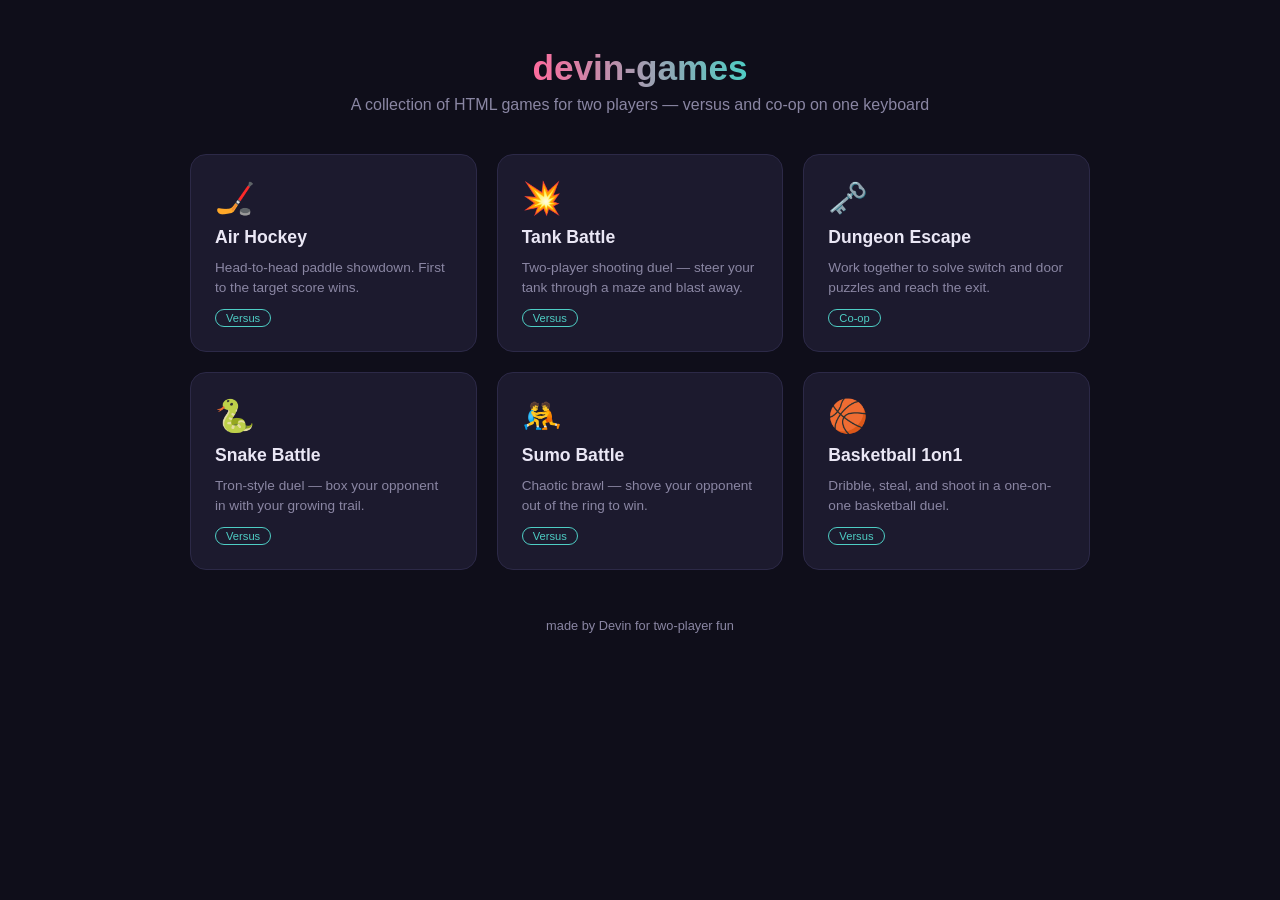
==== index.html @ dba0dc93 "Translate all game UIs to English Translate every user-visible string across the portal, README, and" ====
<!DOCTYPE html>
<html lang="en">
<head>
<meta charset="UTF-8">
<meta name="viewport" content="width=device-width, initial-scale=1.0">
<title>devin-games — Two-Player Game Portal</title>
<style>
  :root {
    --bg: #0f0e1a;
    --card: #1c1a2e;
    --accent: #ff6b9d;
    --accent2: #4ecdc4;
    --text: #eae7f5;
    --muted: #8a86a3;
  }
  * { margin: 0; padding: 0; box-sizing: border-box; }
  body {
    font-family: "Hiragino Kaku Gothic ProN", "Segoe UI", sans-serif;
    background: var(--bg);
    color: var(--text);
    min-height: 100vh;
    display: flex;
    flex-direction: column;
    align-items: center;
    padding: 48px 20px;
  }
  h1 {
    font-size: 2.2rem;
    margin-bottom: 8px;
    background: linear-gradient(90deg, var(--accent), var(--accent2));
    -webkit-background-clip: text;
    background-clip: text;
    color: transparent;
  }
  .subtitle { color: var(--muted); margin-bottom: 40px; }
  .grid {
    display: grid;
    grid-template-columns: repeat(auto-fit, minmax(220px, 1fr));
    gap: 20px;
    max-width: 900px;
    width: 100%;
  }
  .card {
    background: var(--card);
    border: 1px solid #2c2947;
    border-radius: 16px;
    padding: 24px;
    text-decoration: none;
    color: var(--text);
    transition: transform .15s ease, border-color .15s ease;
    display: flex;
    flex-direction: column;
    gap: 10px;
  }
  .card:hover { transform: translateY(-4px); border-color: var(--accent); }
  .card .emoji { font-size: 2rem; }
  .card h2 { font-size: 1.1rem; }
  .card p { font-size: .85rem; color: var(--muted); line-height: 1.5; }
  .card .mode {
    font-size: .7rem;
    color: var(--accent2);
    border: 1px solid var(--accent2);
    border-radius: 999px;
    padding: 2px 10px;
    align-self: flex-start;
  }
  .card.coming-soon { opacity: .45; pointer-events: none; }
  footer { margin-top: 48px; color: var(--muted); font-size: .8rem; }
</style>
</head>
<body>
  <h1>devin-games</h1>
  <p class="subtitle">A collection of HTML games for two players — versus and co-op on one keyboard</p>

  <div class="grid">
    <a class="card" href="games/air-hockey/">
      <span class="emoji">🏒</span>
      <h2>Air Hockey</h2>
      <p>Head-to-head paddle showdown. First to the target score wins.</p>
      <span class="mode">Versus</span>
    </a>
    <a class="card" href="games/tank-battle/">
      <span class="emoji">💥</span>
      <h2>Tank Battle</h2>
      <p>Two-player shooting duel — steer your tank through a maze and blast away.</p>
      <span class="mode">Versus</span>
    </a>
    <a class="card" href="games/dungeon-escape/">
      <span class="emoji">🗝️</span>
      <h2>Dungeon Escape</h2>
      <p>Work together to solve switch and door puzzles and reach the exit.</p>
      <span class="mode">Co-op</span>
    </a>
    <a class="card" href="games/snake-battle/">
      <span class="emoji">🐍</span>
      <h2>Snake Battle</h2>
      <p>Tron-style duel — box your opponent in with your growing trail.</p>
      <span class="mode">Versus</span>
    </a>
    <a class="card" href="games/sumo-battle/">
      <span class="emoji">🤼</span>
      <h2>Sumo Battle</h2>
      <p>Chaotic brawl — shove your opponent out of the ring to win.</p>
      <span class="mode">Versus</span>
    </a>
    <a class="card" href="games/basketball/">
      <span class="emoji">🏀</span>
      <h2>Basketball 1on1</h2>
      <p>Dribble, steal, and shoot in a one-on-one basketball duel.</p>
      <span class="mode">Versus</span>
    </a>
  </div>

  <footer>made by Devin for two-player fun</footer>
</body>
</html>
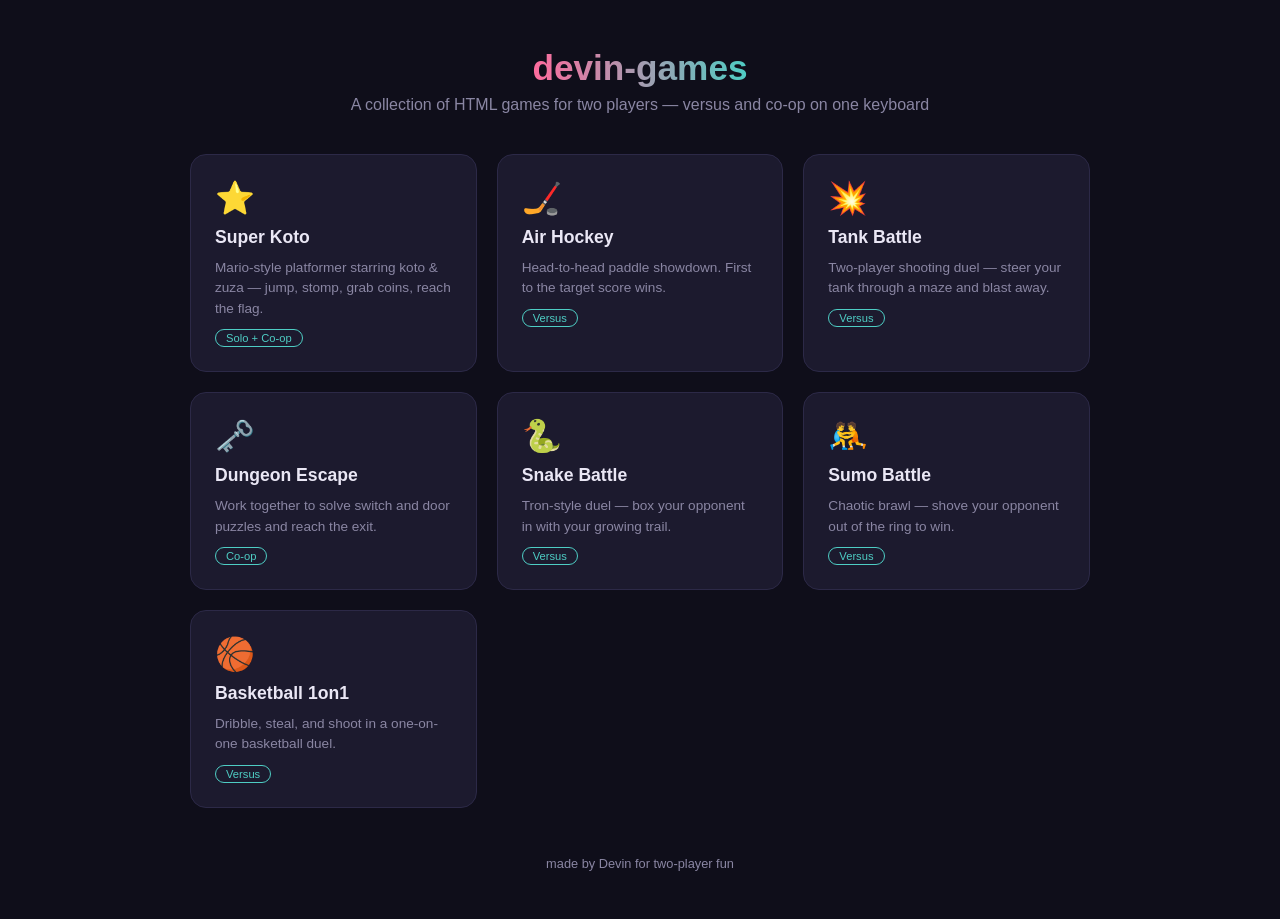
==== commit 6514f260: "Add Super Koto to portal and README Co-Authored-By: Devin AI <158243242+devin-ai-integration[bot]@us" ====
--- a/index.html
+++ b/index.html
@@ -73,6 +73,12 @@
   <p class="subtitle">A collection of HTML games for two players — versus and co-op on one keyboard</p>
 
   <div class="grid">
+    <a class="card" href="games/super-koto/">
+      <span class="emoji">⭐</span>
+      <h2>Super Koto</h2>
+      <p>Mario-style platformer starring koto &amp; zuza — jump, stomp, grab coins, reach the flag.</p>
+      <span class="mode">Solo + Co-op</span>
+    </a>
     <a class="card" href="games/air-hockey/">
       <span class="emoji">🏒</span>
       <h2>Air Hockey</h2>
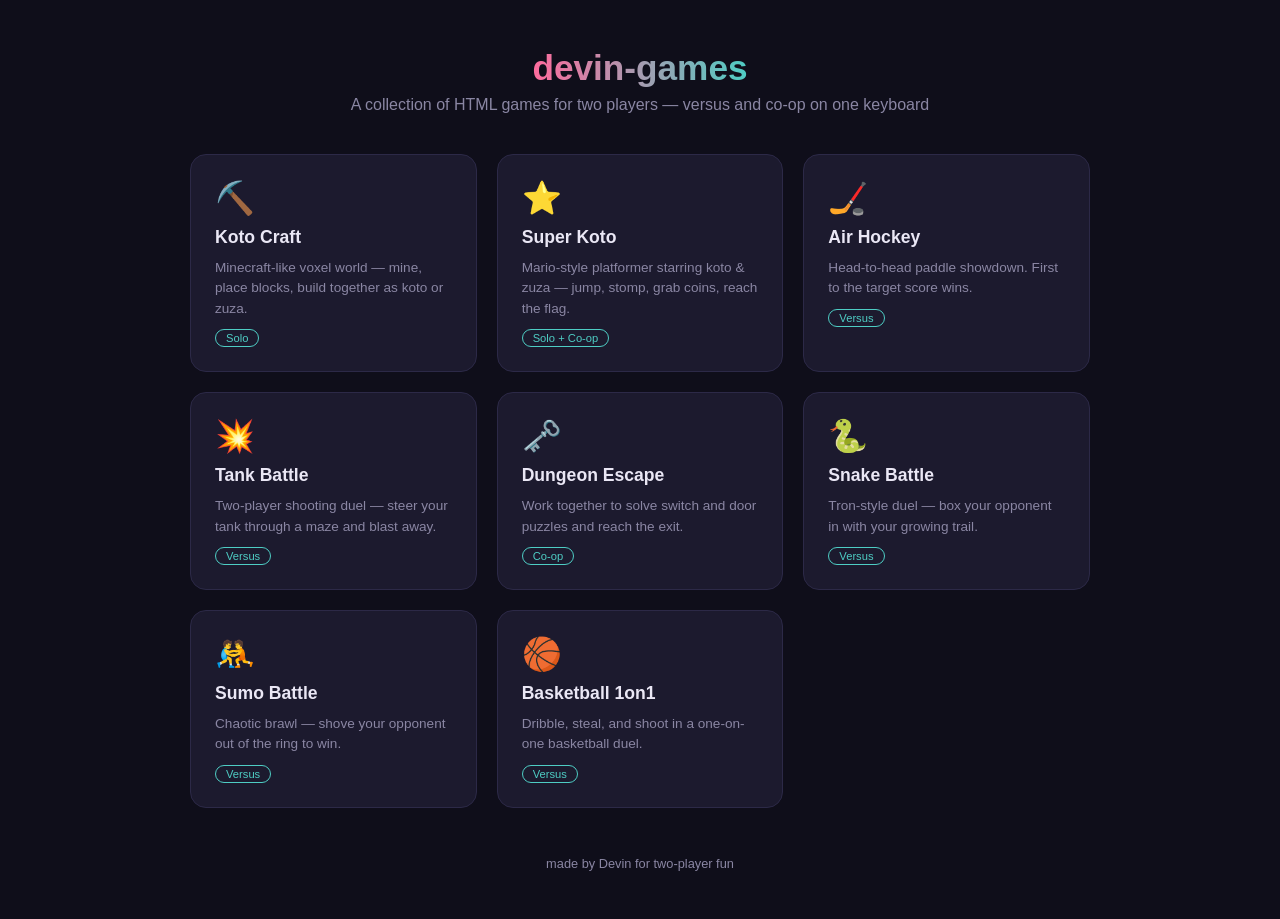
==== commit 31eb2be2: "Add Koto Craft to portal and README Co-Authored-By: Devin AI <158243242+devin-ai-integration[bot]@us" ====
--- a/index.html
+++ b/index.html
@@ -73,43 +73,49 @@
   <p class="subtitle">A collection of HTML games for two players — versus and co-op on one keyboard</p>
 
   <div class="grid">
-    <a class="card" href="games/super-koto/">
+    <a class="card" href="games/koto-craft/index.html">
+      <span class="emoji">⛏️</span>
+      <h2>Koto Craft</h2>
+      <p>Minecraft-like voxel world — mine, place blocks, build together as koto or zuza.</p>
+      <span class="mode">Solo</span>
+    </a>
+    <a class="card" href="games/super-koto/index.html">
       <span class="emoji">⭐</span>
       <h2>Super Koto</h2>
       <p>Mario-style platformer starring koto &amp; zuza — jump, stomp, grab coins, reach the flag.</p>
       <span class="mode">Solo + Co-op</span>
     </a>
-    <a class="card" href="games/air-hockey/">
+    <a class="card" href="games/air-hockey/index.html">
       <span class="emoji">🏒</span>
       <h2>Air Hockey</h2>
       <p>Head-to-head paddle showdown. First to the target score wins.</p>
       <span class="mode">Versus</span>
     </a>
-    <a class="card" href="games/tank-battle/">
+    <a class="card" href="games/tank-battle/index.html">
       <span class="emoji">💥</span>
       <h2>Tank Battle</h2>
       <p>Two-player shooting duel — steer your tank through a maze and blast away.</p>
       <span class="mode">Versus</span>
     </a>
-    <a class="card" href="games/dungeon-escape/">
+    <a class="card" href="games/dungeon-escape/index.html">
       <span class="emoji">🗝️</span>
       <h2>Dungeon Escape</h2>
       <p>Work together to solve switch and door puzzles and reach the exit.</p>
       <span class="mode">Co-op</span>
     </a>
-    <a class="card" href="games/snake-battle/">
+    <a class="card" href="games/snake-battle/index.html">
       <span class="emoji">🐍</span>
       <h2>Snake Battle</h2>
       <p>Tron-style duel — box your opponent in with your growing trail.</p>
       <span class="mode">Versus</span>
     </a>
-    <a class="card" href="games/sumo-battle/">
+    <a class="card" href="games/sumo-battle/index.html">
       <span class="emoji">🤼</span>
       <h2>Sumo Battle</h2>
       <p>Chaotic brawl — shove your opponent out of the ring to win.</p>
       <span class="mode">Versus</span>
     </a>
-    <a class="card" href="games/basketball/">
+    <a class="card" href="games/basketball/index.html">
       <span class="emoji">🏀</span>
       <h2>Basketball 1on1</h2>
       <p>Dribble, steal, and shoot in a one-on-one basketball duel.</p>
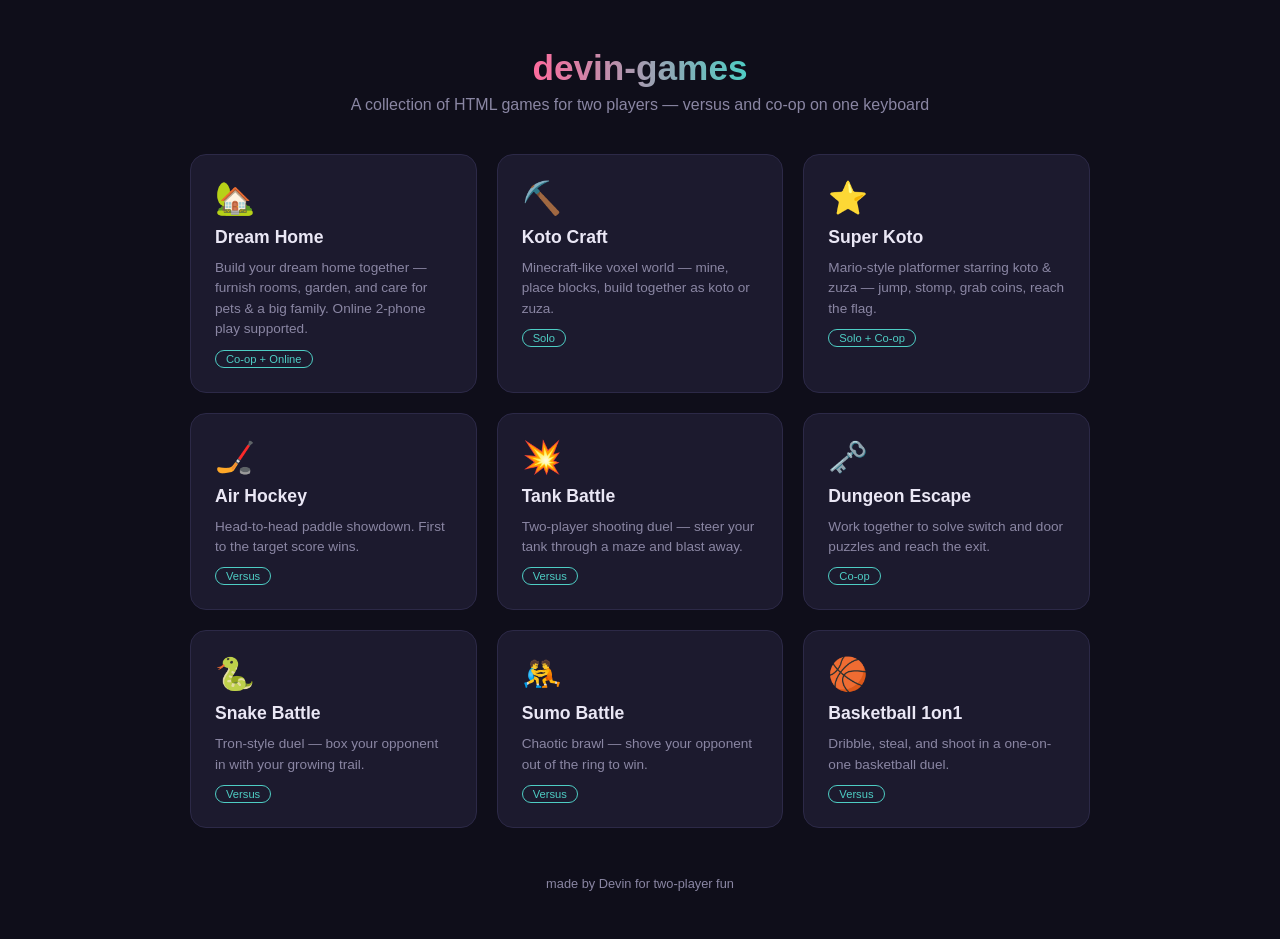
==== commit cd6bca41: "Add Dream Home to portal & README Co-Authored-By: Devin AI <158243242+devin-ai-integration[bot]@user" ====
--- a/index.html
+++ b/index.html
@@ -73,6 +73,12 @@
   <p class="subtitle">A collection of HTML games for two players — versus and co-op on one keyboard</p>
 
   <div class="grid">
+    <a class="card" href="games/dream-home/index.html">
+      <span class="emoji">🏡</span>
+      <h2>Dream Home</h2>
+      <p>Build your dream home together — furnish rooms, garden, and care for pets &amp; a big family. Online 2-phone play supported.</p>
+      <span class="mode">Co-op + Online</span>
+    </a>
     <a class="card" href="games/koto-craft/index.html">
       <span class="emoji">⛏️</span>
       <h2>Koto Craft</h2>
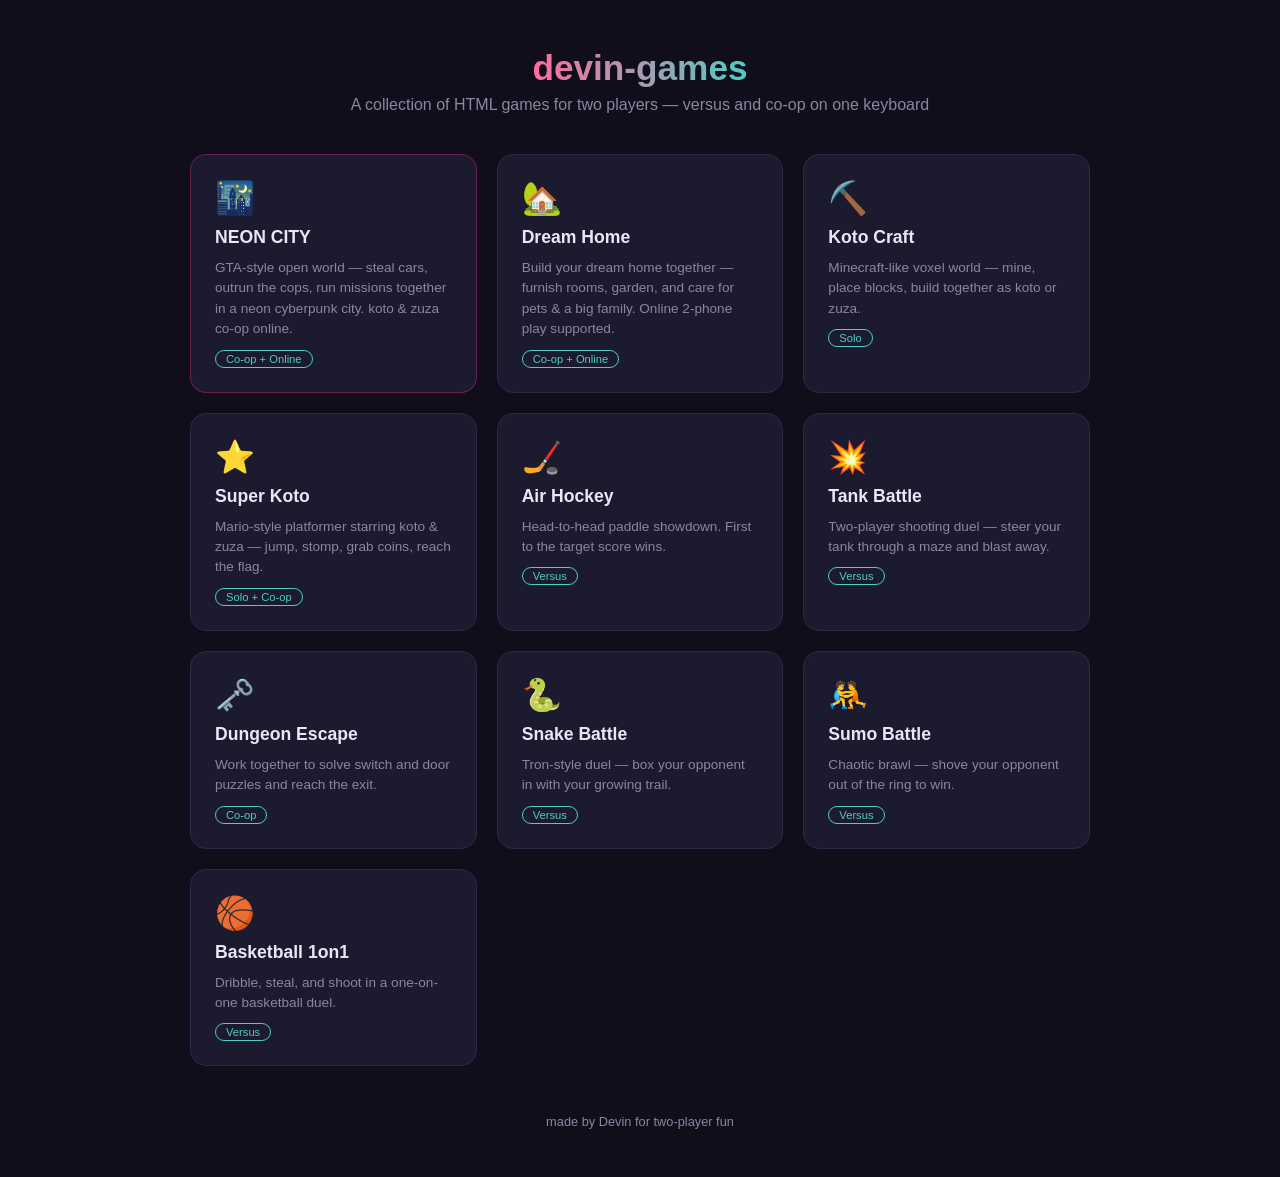
==== commit cdb81428: "portal: add NEON CITY card Co-Authored-By: Devin AI <158243242+devin-ai-integration[bot]@users.norep" ====
--- a/index.html
+++ b/index.html
@@ -73,6 +73,12 @@
   <p class="subtitle">A collection of HTML games for two players — versus and co-op on one keyboard</p>
 
   <div class="grid">
+    <a class="card" href="games/neon-city/index.html" style="border-color:#ff2d9555">
+      <span class="emoji">🌃</span>
+      <h2>NEON CITY</h2>
+      <p>GTA-style open world — steal cars, outrun the cops, run missions together in a neon cyberpunk city. koto &amp; zuza co-op online.</p>
+      <span class="mode">Co-op + Online</span>
+    </a>
     <a class="card" href="games/dream-home/index.html">
       <span class="emoji">🏡</span>
       <h2>Dream Home</h2>
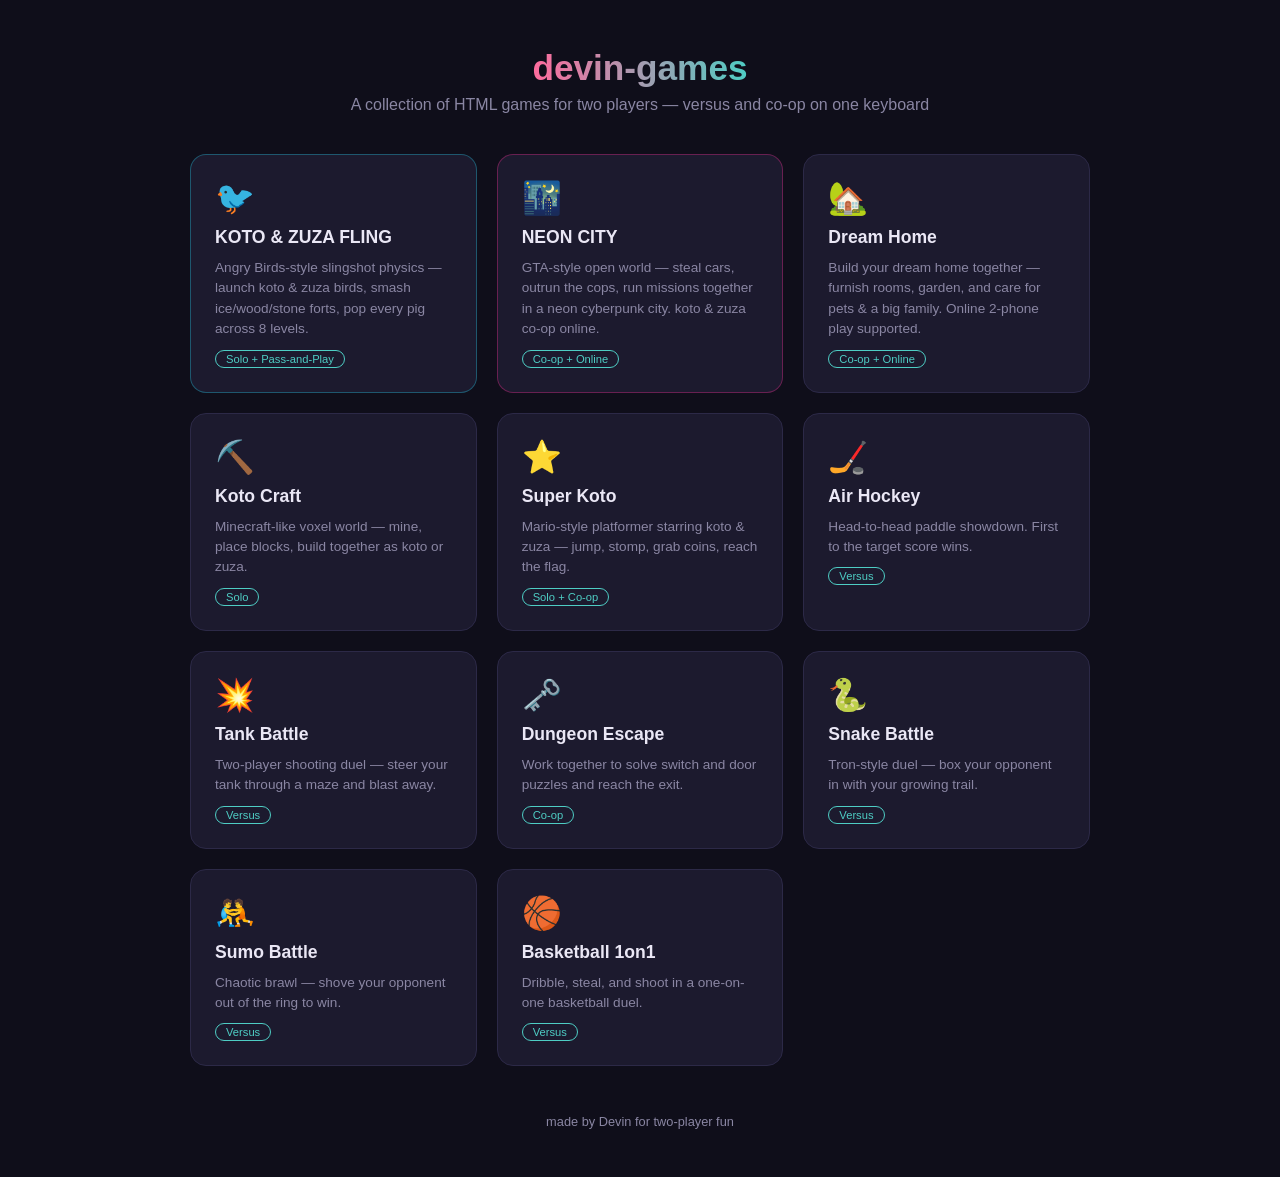
==== commit b7be9fca: "Add KOTO & ZUZA FLING — Angry Birds-style slingshot physics game - Custom impulse physics engine (se" ====
--- a/index.html
+++ b/index.html
@@ -73,6 +73,12 @@
   <p class="subtitle">A collection of HTML games for two players — versus and co-op on one keyboard</p>
 
   <div class="grid">
+    <a class="card" href="games/angry-birds/index.html" style="border-color:#22d3ee55">
+      <span class="emoji">🐦</span>
+      <h2>KOTO &amp; ZUZA FLING</h2>
+      <p>Angry Birds-style slingshot physics — launch koto &amp; zuza birds, smash ice/wood/stone forts, pop every pig across 8 levels.</p>
+      <span class="mode">Solo + Pass-and-Play</span>
+    </a>
     <a class="card" href="games/neon-city/index.html" style="border-color:#ff2d9555">
       <span class="emoji">🌃</span>
       <h2>NEON CITY</h2>
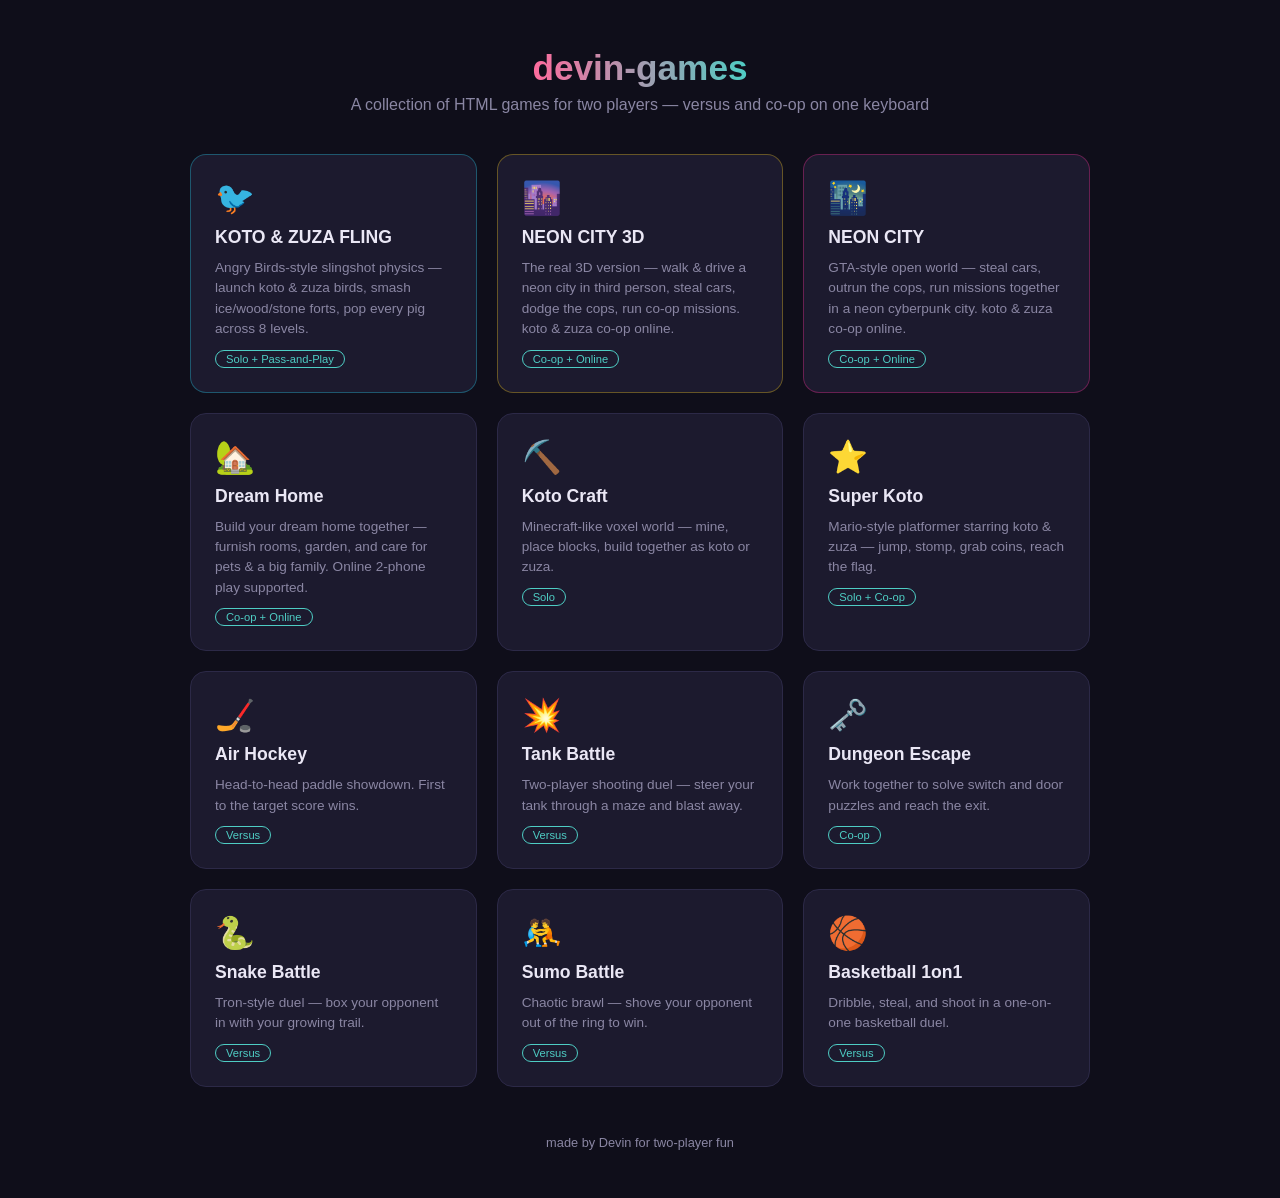
==== commit e36c7388: "portal: add NEON CITY 3D card; devlog: NC3D section + links Co-Authored-By: Devin AI <158243242+devi" ====
--- a/index.html
+++ b/index.html
@@ -79,6 +79,12 @@
       <p>Angry Birds-style slingshot physics — launch koto &amp; zuza birds, smash ice/wood/stone forts, pop every pig across 8 levels.</p>
       <span class="mode">Solo + Pass-and-Play</span>
     </a>
+    <a class="card" href="games/neon-city-3d/index.html" style="border-color:#facc1555">
+      <span class="emoji">🌆</span>
+      <h2>NEON CITY 3D</h2>
+      <p>The real 3D version — walk &amp; drive a neon city in third person, steal cars, dodge the cops, run co-op missions. koto &amp; zuza co-op online.</p>
+      <span class="mode">Co-op + Online</span>
+    </a>
     <a class="card" href="games/neon-city/index.html" style="border-color:#ff2d9555">
       <span class="emoji">🌃</span>
       <h2>NEON CITY</h2>
